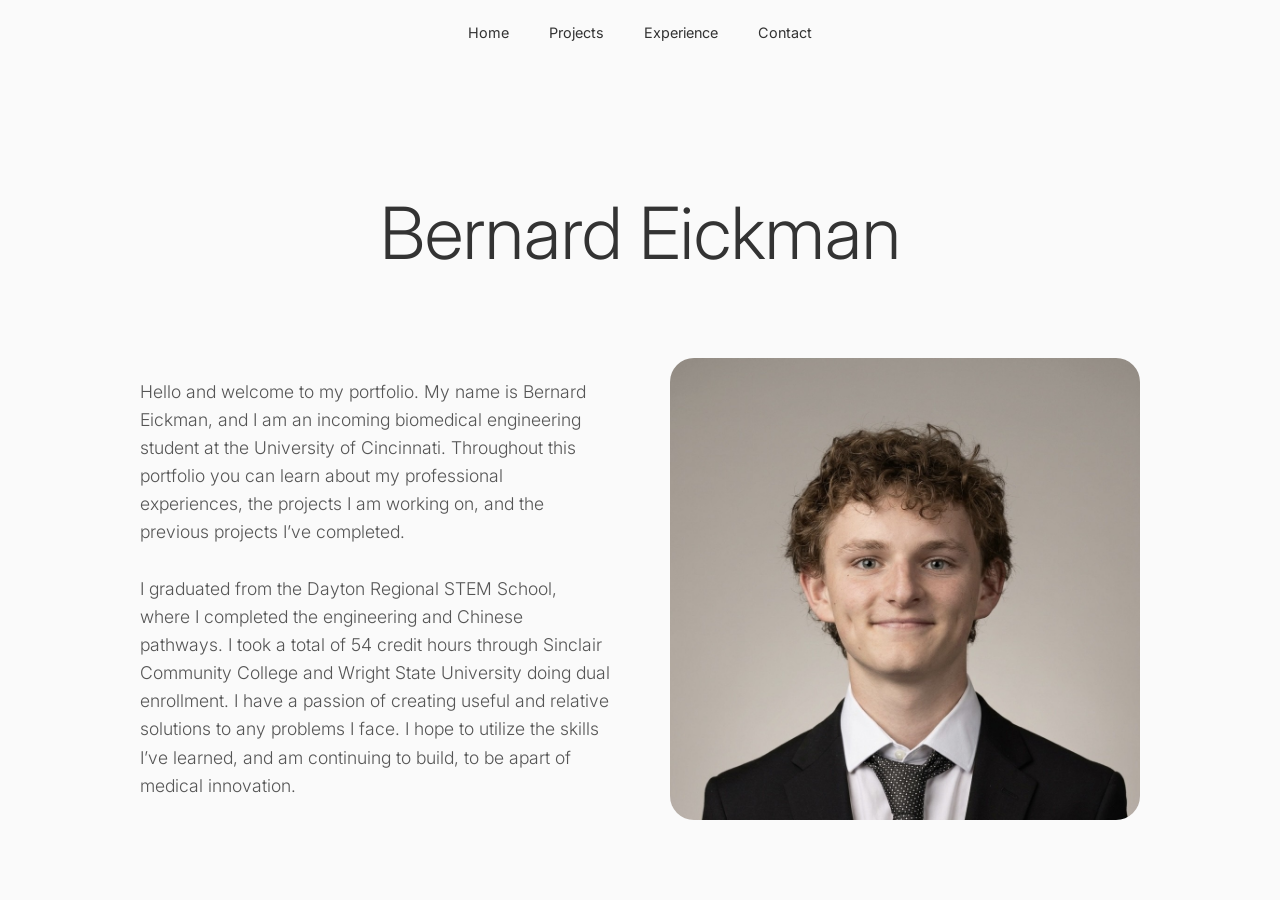
==== index.html @ ae10e925 "Add files via upload" ====
<!DOCTYPE html>
<html lang="en">
<head>
    <meta charset="UTF-8">
    <meta name="viewport" content="width=device-width, initial-scale=1.0">
    <title>Portfolio</title>
    <link rel="stylesheet" href="style.css">
    <link href="https://fonts.googleapis.com/css2?family=Inter:wght@300;400;600&display=swap" rel="stylesheet">
</head>
<body>

 <!-- Navigation (Removed the separate About link) -->
    <nav>
        <ul class="nav-links">
            <li><a href="#" onclick="showPage('home')">Home</a></li>
            <li><a href="#" onclick="showPage('projects')">Projects</a></li>
            <li><a href="#" onclick="showPage('experience')">Experience</a></li>
            <li><a href="#" onclick="showPage('contact')">Contact</a></li>
        </ul>
    </nav>

    <!-- Combined Home & About Page -->
    <section id="home" class="page active">
        <div class="landing-container">
            
            <!-- Animated Name Header -->
            <div class="name-container">
                <svg class="name-svg" viewBox="0 0 800 120" xmlns="http://www.w3.org/2000/svg">
                    <text x="50%" y="50%" dominant-baseline="middle" text-anchor="middle">Bernard Eickman</text>
                </svg>
            </div>

            <!-- Content that fades in after the name draws -->
            <div class="about-split hidden-initially">
                <!-- Left Side: Bio -->
                <div class="about-text">
    <p class="bio">
Hello and welcome to my portfolio. My name is Bernard Eickman, and I am an incoming biomedical engineering student at the University of Cincinnati. Throughout this portfolio you can learn about my professional experiences, the projects I am working on, and the previous projects I’ve completed.     </p>
    
    <p class="bio">
<br>I graduated from the Dayton Regional STEM School, where I completed the engineering and Chinese pathways. I took a total of 54 credit hours through Sinclair Community College and Wright State University doing dual enrollment. I have a passion of creating useful and relative solutions to any problems I face. I hope to utilize the skills I’ve learned, and am continuing to build, to be apart of medical innovation.     </p>


</div>
                <!-- Right Side: Image -->
<div class="about-image">
    <img src="self.jpeg" alt="Bernard Eickman" style="width: 100%; height: 100%; object-fit: cover; border-radius: 24px;">
</div>
            </div>

        </div>
    </section>

    <!-- Projects Page (Simple Side-by-Side Layout) -->
    <section id="projects" class="page hidden">
        <div class="content-container">
            <h2>Featured Projects</h2>
            <div class="bento-grid">
                <!-- Card 1 - Now all are structured identically -->
                <div class="bento-card">
                    <div class="card-text">
                        <h3>CAMP 2.0 Photonics Database</h3>
                        <p>When my school began building a new photonics lab, I was recruited alongside a group of peers to provide the student perspective. Swipe through the presentation below to explore the education pipeline and reservation system I developed to give teachers easy, streamlined access to the new facility.</p>
                    </div>
                    
                    <!-- Raw Canva embed, now nested within the card padding -->
                    <div style="position: relative; width: 100%; height: 0; padding-top: 56.2500%; padding-bottom: 0; box-shadow: 0 2px 8px 0 rgba(63,69,81,0.16); margin-top: 1.6em; margin-bottom: 0.9em; overflow: hidden; border-radius: 8px; will-change: transform;">
                        <iframe loading="lazy" style="position: absolute; width: 100%; height: 100%; top: 0; left: 0; border: none; padding: 0; margin: 0;" src="https://www.canva.com/design/DAHHgRrhlEo/2GsSYPFcMbH0nh5knYPIbQ/view?embed" allowfullscreen="allowfullscreen" allow="fullscreen"></iframe>
                    </div>
                </div>
<!-- Small Card 1 (Solvita Job Shadow) -->
                <div class="bento-card">
                    <div class="card-text">
                        <h3>Solvita Blood and Tissue Bank: Job Shadow</h3>
                        <p>Collaborated with process and biomedical engineers to analyze the technical workflows behind skin grafting. Gained direct, hands-on exposure to research, development, and continuous improvement within a professional biomedical environment.</p>
                    </div>
                </div>
<!-- Small Card 2 (Car Audio Project) -->
                <div class="bento-card">
                    <!-- Project Image Placeholder -->
                    <div class="card-text">
                        <h3>Custom Car Audio Fabrication</h3>
                        <p>Hands-on mechanical and electrical fabrication project featuring custom trunk amp racks. Designed a clean, non-destructive zero-gauge wiring layout to integrate subwoofers.</p>
                    <div class="card-image">
                        <img src="car-audio-project.jpeg" alt="Custom Car Audio Trunk Build" style="width: 100%; height: 220px; object-fit: cover; border-radius: 12px; margin-bottom: 20px; background-color: #EBEBEB;">
                    </div>                   
                    </div>
                </div>
            </div>
<div class="btn-container">
    <button class="primary-btn" onclick="showPage('all-projects')">View all projects</button>
</div>
</section>
<section id="all-projects" class="page hidden">
    <div class="content-container">
        <h2>All Projects Archive</h2>
        
        <button class="badge" style="cursor: pointer; margin-bottom: 30px;" onclick="showPage('projects')">
            &larr; Return to Featured
        </button>

        <div class="bento-grid">
            
            <div class="bento-card">
                <div class="card-text">
                    <h3>Designing a Ferris Wheel</h3>
                    <p>This was a group project where we were tasked with creating our own Ferris wheel which had the ability to rotate. We utilized a laser cutter to create the acrylic side pieces and we soldered a small circuit to create the battery-operated motor. This Ferris wheel won first place.</p>
                    <img src="" alt="Ferris Wheel" style="width: 100%; height: 220px; object-fit: cover; border-radius: 12px; margin-bottom: 20px; background-color: #EBEBEB;">
                </div>
            </div>

        </div>
    </div>
</section>
        </div>
    </section>

   <!-- Experience & Skills Page -->
    <section id="experience" class="page hidden">
        <div class="content-container">
            <h2>Experience & Skills</h2>
            
            <div class="badges-container">
                <span class="badge">Biomedical Engineering</span>
                <span class="badge">Lean Six Sigma Green Belt</span>
                <span class="badge">Lean Six Sigma Yellow Belt</span>
                <span class="badge">HTML</span>
                <span class="badge">CSS</span>
                <span class="badge">Process Optimization</span>
            </div>

            <!-- Primary Education & Work Experience -->
            <div class="timeline">
                <div class="timeline-item">
                    <h4>University of Cincinnati</h4>
                    <p>Biomedical Engineering | August 2026 - Present</p>
                    <p class="timeline-detail">Pursuing an accelerated 4-year curriculum</p>
                </div>
                <div class="timeline-item">
                    <h4>Certified Trainer</h4>
                    <p>Raising Cane's | Jan 2026 - Present</p>
                </div>
                <div class="timeline-item">
                    <h4>Crew Member</h4>
                    <p>Raising Cane's | Jun 2025 - Jan 2026</p>
                </div>
                <div class="timeline-item">
                    <h4>Dayton Regional STEM School</h4>
                    <p>Graduated Class of 2026</p>
                    <p class="timeline-detail">Completed the Engineering and Chinese academic pathways, and earned 54 College Credit Plus hours through Sinclair Community College and Wright State University.</p>
                </div>
            </div>

            <!-- Secondary Awards & Extracurriculars Section -->
            <h3 class="section-subtitle">Awards & Extracurriculars</h3>
            <div class="timeline">
                <div class="timeline-item">
                    <h4>National Academic WorldQuest Competition</h4>
                    <p>Junior Council on World Affairs (JCOWA) | Spring 2026</p>
                    <p class="timeline-detail">Earned 1st place at the regional competition and traveled to Washington, D.C. to represent the region.</p>
                </div>
                <div class="timeline-item">
                    <h4>LEAD Mentorship Program</h4>
                    <p>Candidate | August 2026</p>
                    <p class="timeline-detail">Learn, Empower, Aspire, Develop.</p>
                </div>
            </div>

        </div>
    </section>

    <!-- Contact Page -->
    <section id="contact" class="page hidden">
        <div class="content-container center-content">
            <h2>Let's Connect</h2>
            <div class="contact-links">
                <a href="mailto:eickmanbernard@gmail.com" class="contact-link">Email</a>
                <a href="www.linkedin.com/in/bernard-eickman" class="contact-link">LinkedIn</a>
                <a href="#" class="contact-link">GitHub</a>
            </div>
        </div>
    </section>

    <!-- Simple Page Switcher Script -->
    <script>
        function showPage(pageId) {
            // Hide all pages
            const pages = document.querySelectorAll('.page');
            pages.forEach(page => {
                page.classList.remove('active');
                page.classList.add('hidden');
            });

            // Show selected page
            const selectedPage = document.getElementById(pageId);
            selectedPage.classList.remove('hidden');
            selectedPage.classList.add('active');
        }
    </script>
</body>
</html>
---- style.css ----
/* Color Variables */
:root {
    --bg-color: #FAFAFA; /* Soft minimal white */
    --text-color: #333333; /* Dark grey for clean reading */
    --accent-color: #B5A28B; /* Rich bedroom-wall beige/taupe */
    --card-bg: #FFFFFF;
}

/* Base Styles */
* {
    margin: 0;
    padding: 0;
    box-sizing: border-box;
}

body {
    background-color: var(--bg-color);
    color: var(--text-color);
    font-family: 'Inter', sans-serif;
    line-height: 1.6;
}

/* Navigation */
nav {
    position: fixed;
    top: 0;
    width: 100%;
    padding: 20px 0;
    background: rgba(250, 250, 250, 0.9);
    backdrop-filter: blur(10px); /* Apple-like frosted glass */
    z-index: 1000;
}

.nav-links {
    display: flex;
    justify-content: center;
    list-style: none;
    gap: 40px;
}

.nav-links a {
    text-decoration: none;
    color: var(--text-color);
    font-weight: 400;
    font-size: 0.9rem;
    transition: color 0.3s ease;
}

.nav-links a:hover {
    color: var(--accent-color);
}

/* Page Control */
.page {
    min-height: 100vh;
    padding-top: 100px;
    display: flex;
    justify-content: center;
    align-items: center;
    opacity: 0;
    transition: opacity 0.5s ease;
}

.page.active {
    opacity: 1;
}

.page.hidden {
    display: none;
}

.content-container {
    max-width: 1500px; /* Increased from 1200px to let the cards span much wider */
    width: 95%; /* Takes up more of the screen */
    margin: 0 auto;
}

h2 {
    font-size: 2rem;
    font-weight: 300;
    margin-bottom: 30px;
    color: var(--text-color);
}
/* Landing Page Merged Layout */
.landing-container {
    max-width: 1200px;
    width: 90%;
    margin: 0 auto;
    display: flex;
    flex-direction: column;
    align-items: center;
    justify-content: center;
    min-height: 75vh;
}

/* Name Drawing Animation */
.name-container {
    width: 100%;
    max-width: 800px;
    margin-bottom: 50px;
}

.name-svg {
    width: 100%;
    height: auto;
}

.name-svg text {
    font-family: 'Inter', sans-serif;
    font-size: 72px; 
    font-weight: 300;
    fill: transparent;
    stroke: var(--accent-color);
    stroke-width: 1.5px;
    stroke-dasharray: 1000;
    stroke-dashoffset: 1000;
    /* Draws for a slower 4.5 seconds, then fills in solid at 5 seconds */
    animation: draw-text 4.5s ease forwards, fill-text 1s 5s forwards;
}

@keyframes draw-text {
    to { stroke-dashoffset: 0; }
}

@keyframes fill-text {
    to { 
        fill: var(--text-color); 
        stroke: transparent; 
    }
}

/* Side-by-Side About Section */
.about-split {
    display: flex;
    align-items: center;
    gap: 60px;
    width: 100%;
    max-width: 1000px;
    opacity: 0;
    transform: translateY(20px);
    /* Speeds up the arrival: waits only 1.5 seconds before sliding up! */
    animation: fade-in-up 1s 1.5s forwards;
}

.about-text {
    flex: 1; /* Takes up 50% of the space */
}

.about-image {
    flex: 1; /* Takes up 50% of the space */
    display: flex;
    justify-content: center;
}

.image-placeholder {
    width: 100%;
    max-width: 400px;
    aspect-ratio: 3/4; /* Nice portrait ratio */
    background-color: #EBEBEB; /* Soft grey placeholder */
    border-radius: 24px;
    display: flex;
    align-items: center;
    justify-content: center;
    color: #999;
    font-weight: 300;
    overflow: hidden;
    box-shadow: 0 4px 20px rgba(0, 0, 0, 0.03);
}

@keyframes fade-in-up {
    to {
        opacity: 1;
        transform: translateY(0);
    }
}
.draw-animation path {
    fill: none;
    stroke: var(--accent-color);
    stroke-width: 3;
    stroke-linecap: round;
    stroke-linejoin: round;
    /* The magic numbers for the drawing effect */
    stroke-dasharray: 400;
    stroke-dashoffset: 400;
    animation: draw 4s ease forwards;
}

@keyframes draw {
    to {
        stroke-dashoffset: 0;
    }
}

/* About Section */
.bio {
    font-size: 1.1rem;
    font-weight: 300;
    color: #555;
}

/* Projects - Simple Side-by-Side Layout */
.bento-grid {
    display: grid;
    /* CHANGE: changed from repeat(2, 1fr) to repeat(3, 1fr) for side-by-side */
    grid-template-columns: repeat(3, 1fr);
    gap: 20px;
    margin-bottom: 30px;
    align-items: stretch; /* Cards will stretch to the same height */
}

/* DELETED: removed special rules for .large-card and .has-embed with its overrides */

.bento-card {
    background-color: var(--card-bg);
    border-radius: 24px; 
    padding: 40px; /* Increased from 30px to give the text inside more breathing room */
    box-shadow: 0 4px 20px rgba(0, 0, 0, 0.03);
    transition: transform 0.2s ease, box-shadow 0.2s ease;
    display: flex; 
    flex-direction: column;
    min-height: 450px; /* Forces the boxes to be taller regardless of how much text is inside */
}

.bento-card:hover {
    transform: translateY(-5px);
    box-shadow: 0 8px 30px rgba(0, 0, 0, 0.06);
}

.card-text {
    /* Base text styles */
}

.bento-card h3 {
    font-weight: 600;
    margin-bottom: 10px;
    font-size: 1.25rem;
}

.bento-card p {
    font-size: 0.9rem;
    color: #666;
    margin-bottom: 1em; /* Add some space before the embed */
}

.btn-container {
    text-align: center;
}

.primary-btn {
    background-color: var(--accent-color);
    color: white;
    border: none;
    padding: 12px 30px;
    border-radius: 30px;
    font-size: 0.9rem;
    cursor: pointer;
    transition: background-color 0.3s ease;
}

.primary-btn:hover {
    background-color: #9d8b76;
}

/* Experience Badges */
.badges-container {
    display: flex;
    flex-wrap: wrap;
    gap: 10px;
    margin-bottom: 40px;
}

.badge {
    background-color: transparent;
    color: var(--accent-color);
    border: 1px solid var(--accent-color);
    padding: 8px 20px;
    border-radius: 30px;
    font-size: 0.85rem;
    font-weight: 600;
}

.timeline-item {
    margin-bottom: 20px;
    border-left: 2px solid var(--accent-color);
    padding-left: 20px;
}

.timeline-item h4 {
    font-weight: 600;
}

.timeline-item p {
    font-size: 0.9rem;
    color: #777;
}

/* Contact Section */
.center-content {
    text-align: center;
}

.contact-links {
    display: flex;
    justify-content: center;
    gap: 20px;
    margin-top: 20px;
}

.contact-link {
    text-decoration: none;
    color: var(--text-color);
    font-size: 1.2rem;
    font-weight: 300;
    padding: 10px 20px;
    border-radius: 12px;
    transition: background-color 0.3s ease, color 0.3s ease;
}

.contact-link:hover {
    background-color: var(--accent-color);
    color: white;
}
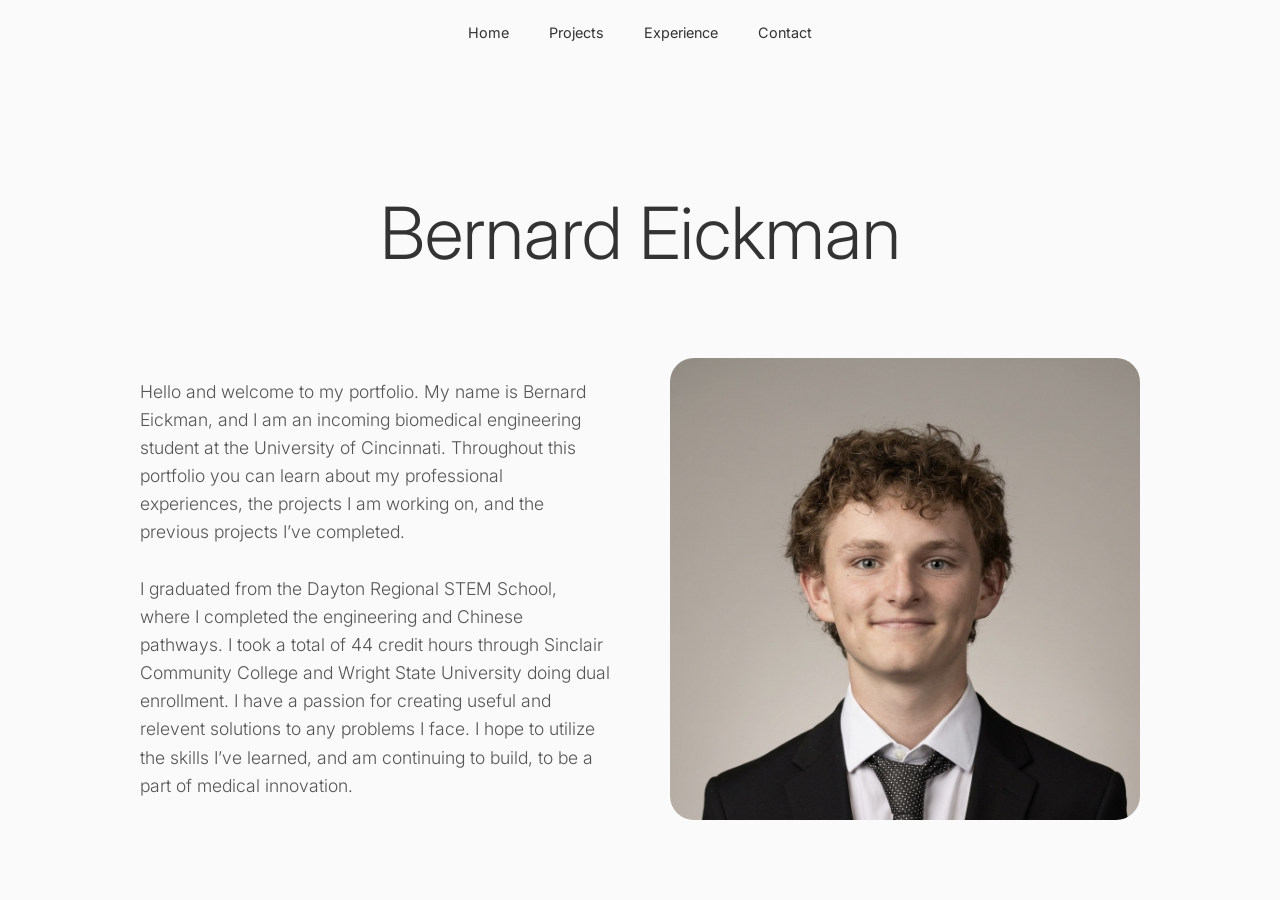
==== commit d8a5f7c8: "index.html" ====
--- a/index.html
+++ b/index.html
@@ -38,7 +38,7 @@
 Hello and welcome to my portfolio. My name is Bernard Eickman, and I am an incoming biomedical engineering student at the University of Cincinnati. Throughout this portfolio you can learn about my professional experiences, the projects I am working on, and the previous projects I’ve completed.     </p>
     
     <p class="bio">
-<br>I graduated from the Dayton Regional STEM School, where I completed the engineering and Chinese pathways. I took a total of 54 credit hours through Sinclair Community College and Wright State University doing dual enrollment. I have a passion of creating useful and relative solutions to any problems I face. I hope to utilize the skills I’ve learned, and am continuing to build, to be apart of medical innovation.     </p>
+<br>I graduated from the Dayton Regional STEM School, where I completed the engineering and Chinese pathways. I took a total of 44 credit hours through Sinclair Community College and Wright State University doing dual enrollment. I have a passion for creating useful and relevent solutions to any problems I face. I hope to utilize the skills I’ve learned, and am continuing to build, to be a part of medical innovation.     </p>
 
 
 </div>
@@ -198,4 +198,4 @@
         }
     </script>
 </body>
-</html>+</html>
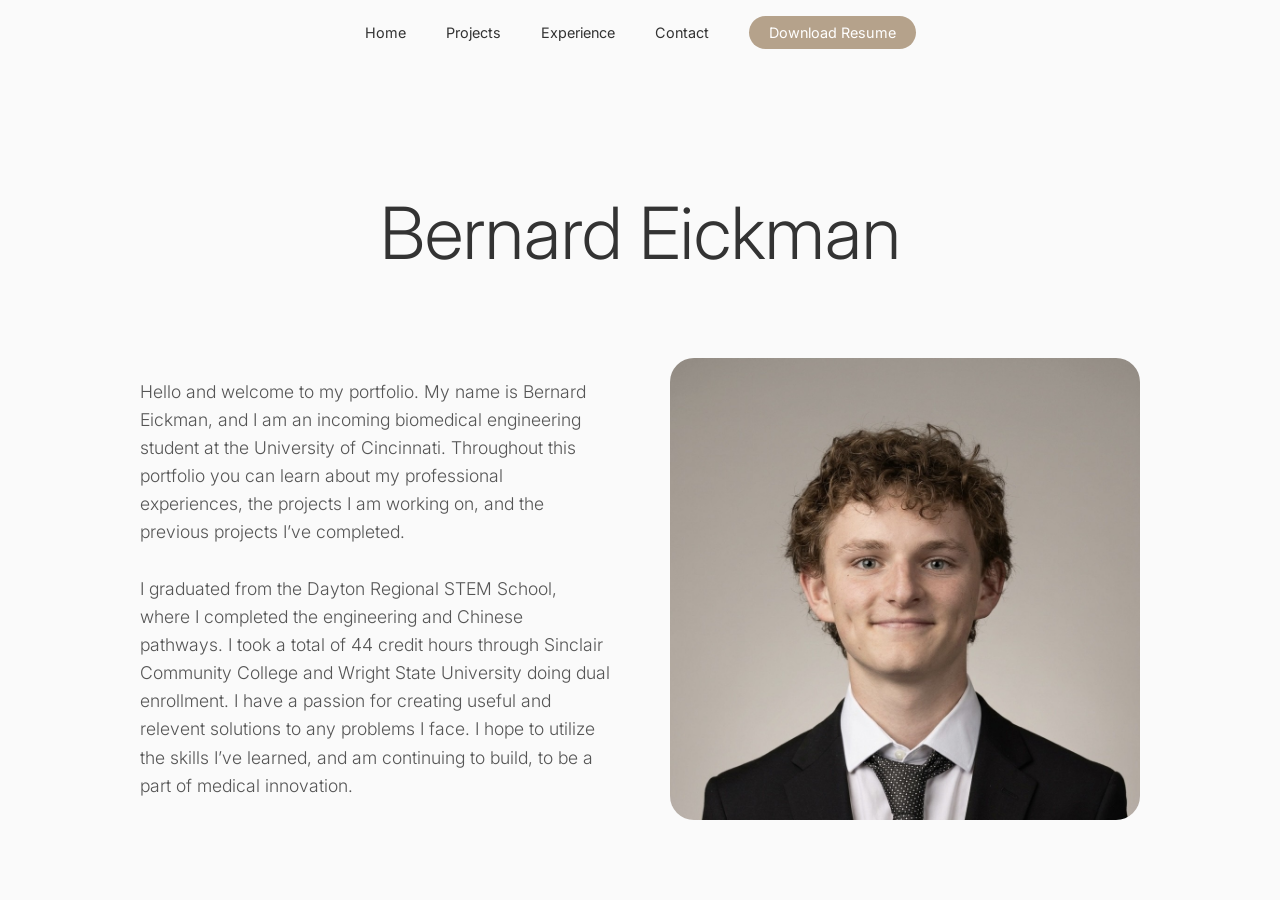
==== commit 67a210ff: "Add files via upload" ====
--- a/index.html
+++ b/index.html
@@ -11,12 +11,18 @@
 
  <!-- Navigation (Removed the separate About link) -->
     <nav>
-        <ul class="nav-links">
-            <li><a href="#" onclick="showPage('home')">Home</a></li>
-            <li><a href="#" onclick="showPage('projects')">Projects</a></li>
-            <li><a href="#" onclick="showPage('experience')">Experience</a></li>
-            <li><a href="#" onclick="showPage('contact')">Contact</a></li>
-        </ul>
+    <ul class="nav-links" style="align-items: center;">
+        <li><a href="#" onclick="showPage('home')">Home</a></li>
+        <li><a href="#" onclick="showPage('projects')">Projects</a></li>
+        <li><a href="#" onclick="showPage('experience')">Experience</a></li>
+        <li><a href="#" onclick="showPage('contact')">Contact</a></li>
+    <!-- Download Resume Button -->
+        <li>
+            <a href="Bernard_Eickman_Resume.pdf" download class="badge" style="background-color: var(--accent-color); color: white; border: none; text-decoration: none; cursor: pointer;">
+                Download Resume
+            </a>
+        </li>
+    </ul>
     </nav>
 
     <!-- Combined Home & About Page -->
@@ -59,14 +65,13 @@
                 <!-- Card 1 - Now all are structured identically -->
                 <div class="bento-card">
                     <div class="card-text">
-                        <h3>CAMP 2.0 Photonics Database</h3>
-                        <p>When my school began building a new photonics lab, I was recruited alongside a group of peers to provide the student perspective. Swipe through the presentation below to explore the education pipeline and reservation system I developed to give teachers easy, streamlined access to the new facility.</p>
-                    </div>
-                    
-                    <!-- Raw Canva embed, now nested within the card padding -->
-                    <div style="position: relative; width: 100%; height: 0; padding-top: 56.2500%; padding-bottom: 0; box-shadow: 0 2px 8px 0 rgba(63,69,81,0.16); margin-top: 1.6em; margin-bottom: 0.9em; overflow: hidden; border-radius: 8px; will-change: transform;">
-                        <iframe loading="lazy" style="position: absolute; width: 100%; height: 100%; top: 0; left: 0; border: none; padding: 0; margin: 0;" src="https://www.canva.com/design/DAHHgRrhlEo/2GsSYPFcMbH0nh5knYPIbQ/view?embed" allowfullscreen="allowfullscreen" allow="fullscreen"></iframe>
-                    </div>
+                        <h3>Dosser Center for Manufacturing</h3>
+                            <p>Originally conceptualized as the CAMP 2.0 database, I helped develop the reservation system and educational pipeline for what is now officially the Larry R and Elaine A Dosser Center for Manufacturing Sciences.</p>
+                    <!-- News Article Badge -->
+                    <a href="https://www.wdtn.com/news/local-news/dayton-regional-stem-schools-announces-campus-expansion/" target="_blank" style="display: inline-block; margin-top: 10px; padding: 6px 12px; background-color: var(--accent-color); color: white; border-radius: 15px; text-decoration: none; font-size: 0.85rem; font-weight: 600;">
+                       📰 Read the Dayton News Feature
+                     </a>
+</div>
                 </div>
 <!-- Small Card 1 (Solvita Job Shadow) -->
                 <div class="bento-card">
@@ -105,7 +110,7 @@
                 <div class="card-text">
                     <h3>Designing a Ferris Wheel</h3>
                     <p>This was a group project where we were tasked with creating our own Ferris wheel which had the ability to rotate. We utilized a laser cutter to create the acrylic side pieces and we soldered a small circuit to create the battery-operated motor. This Ferris wheel won first place.</p>
-                    <img src="" alt="Ferris Wheel" style="width: 100%; height: 220px; object-fit: cover; border-radius: 12px; margin-bottom: 20px; background-color: #EBEBEB;">
+                    <img src="FerrisWheel.jpeg" alt="Ferris Wheel" style="width: 100%; height: 220px; object-fit: cover; border-radius: 12px; margin-bottom: 20px; background-color: #EBEBEB;">
                 </div>
             </div>
 
@@ -137,6 +142,11 @@
                     <p class="timeline-detail">Pursuing an accelerated 4-year curriculum</p>
                 </div>
                 <div class="timeline-item">
+                    <h4>Animal Care Team Volunteer - Reptiles</h4>
+                    <p>Newport Aquarium (WAVE Foundation) | Oct 2026 - Present</p>
+                    <p class="timeline-detail">Ensure strict adherence to biological safety protocols, standard operating procedures (SOPs), and exhibit guidelines while educating diverse crowds on reptilian conservation.</p>
+                </div>
+                <div class="timeline-item">
                     <h4>Certified Trainer</h4>
                     <p>Raising Cane's | Jan 2026 - Present</p>
                 </div>
@@ -198,4 +208,4 @@
         }
     </script>
 </body>
-</html>
+</html>
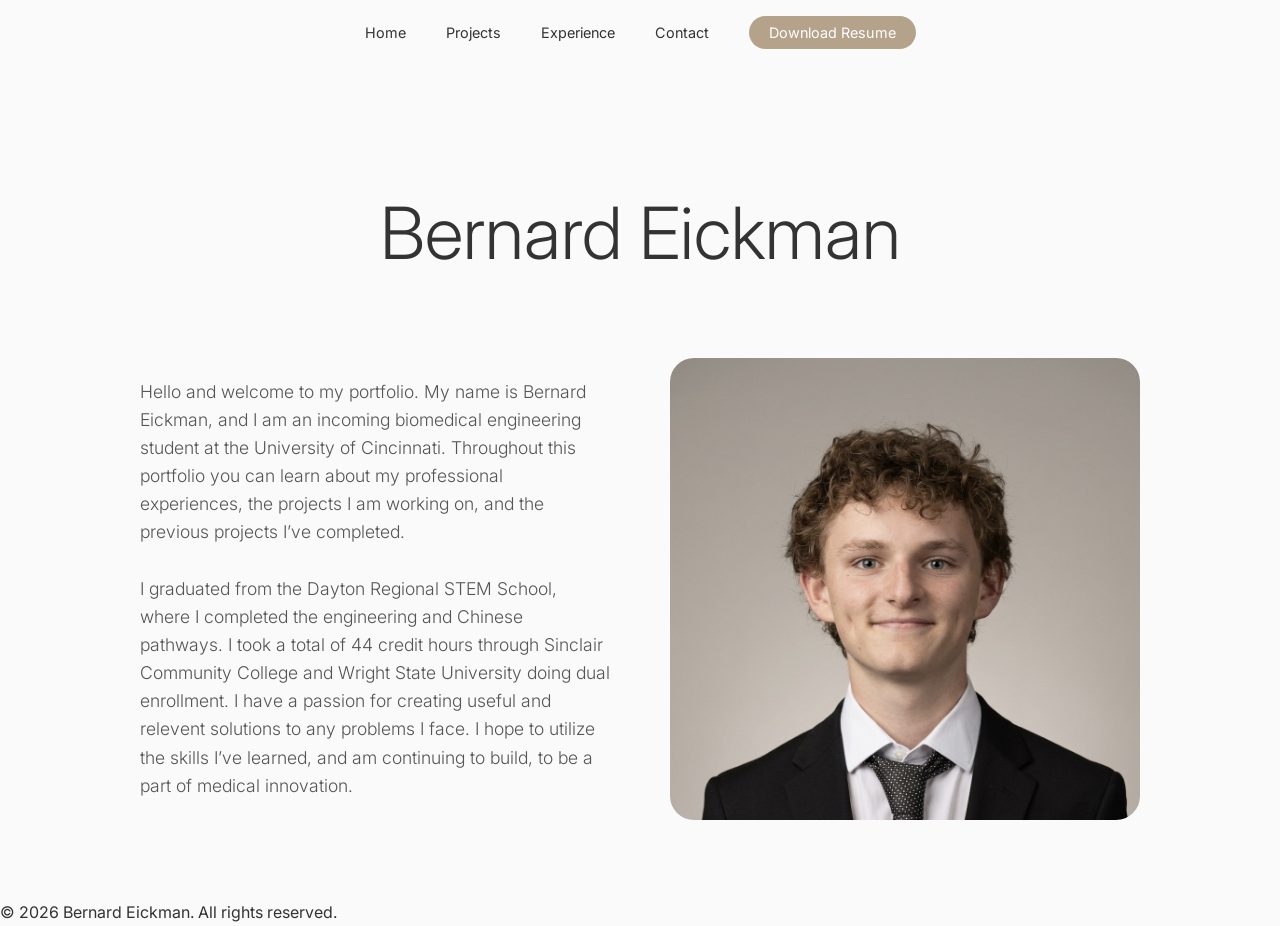
==== commit 09b6ee76: "index.html" ====
--- a/index.html
+++ b/index.html
@@ -66,7 +66,7 @@
                 <div class="bento-card">
                     <div class="card-text">
                         <h3>Dosser Center for Manufacturing</h3>
-                            <p>Originally conceptualized as the CAMP 2.0 database, I helped develop the reservation system and educational pipeline for what is now officially the Larry R and Elaine A Dosser Center for Manufacturing Sciences.</p>
+                            <p>Originally conceptualized as the CAMP 2.0 database, I helped develop the reservation system and educational pipeline for what is now officially the Larry R and Elaine A Dosser Center for Manufacturing Sciences. This project was submitted as a part of my LSS Green Belt certification</p>
                     <!-- News Article Badge -->
                     <a href="https://www.wdtn.com/news/local-news/dayton-regional-stem-schools-announces-campus-expansion/" target="_blank" style="display: inline-block; margin-top: 10px; padding: 6px 12px; background-color: var(--accent-color); color: white; border-radius: 15px; text-decoration: none; font-size: 0.85rem; font-weight: 600;">
                        📰 Read the Dayton News Feature
@@ -76,7 +76,7 @@
 <!-- Small Card 1 (Solvita Job Shadow) -->
                 <div class="bento-card">
                     <div class="card-text">
-                        <h3>Solvita Blood and Tissue Bank: Job Shadow</h3>
+                        <h3>Solvita: Job Shadow</h3>
                         <p>Collaborated with process and biomedical engineers to analyze the technical workflows behind skin grafting. Gained direct, hands-on exposure to research, development, and continuous improvement within a professional biomedical environment.</p>
                     </div>
                 </div>
@@ -185,7 +185,7 @@
             <h2>Let's Connect</h2>
             <div class="contact-links">
                 <a href="mailto:eickmanbernard@gmail.com" class="contact-link">Email</a>
-                <a href="www.linkedin.com/in/bernard-eickman" class="contact-link">LinkedIn</a>
+                <a href="https://www.linkedin.com/in/bernard-eickman" target="_blank" class="contact-link">LinkedIn</a>
                 <a href="#" class="contact-link">GitHub</a>
             </div>
         </div>
@@ -207,5 +207,9 @@
             selectedPage.classList.add('active');
         }
     </script>
+    <!-- Copyright Footer -->
+    <footer>
+        <p>&copy; 2026 Bernard Eickman. All rights reserved.</p>
+    </footer>
 </body>
-</html>+</html>
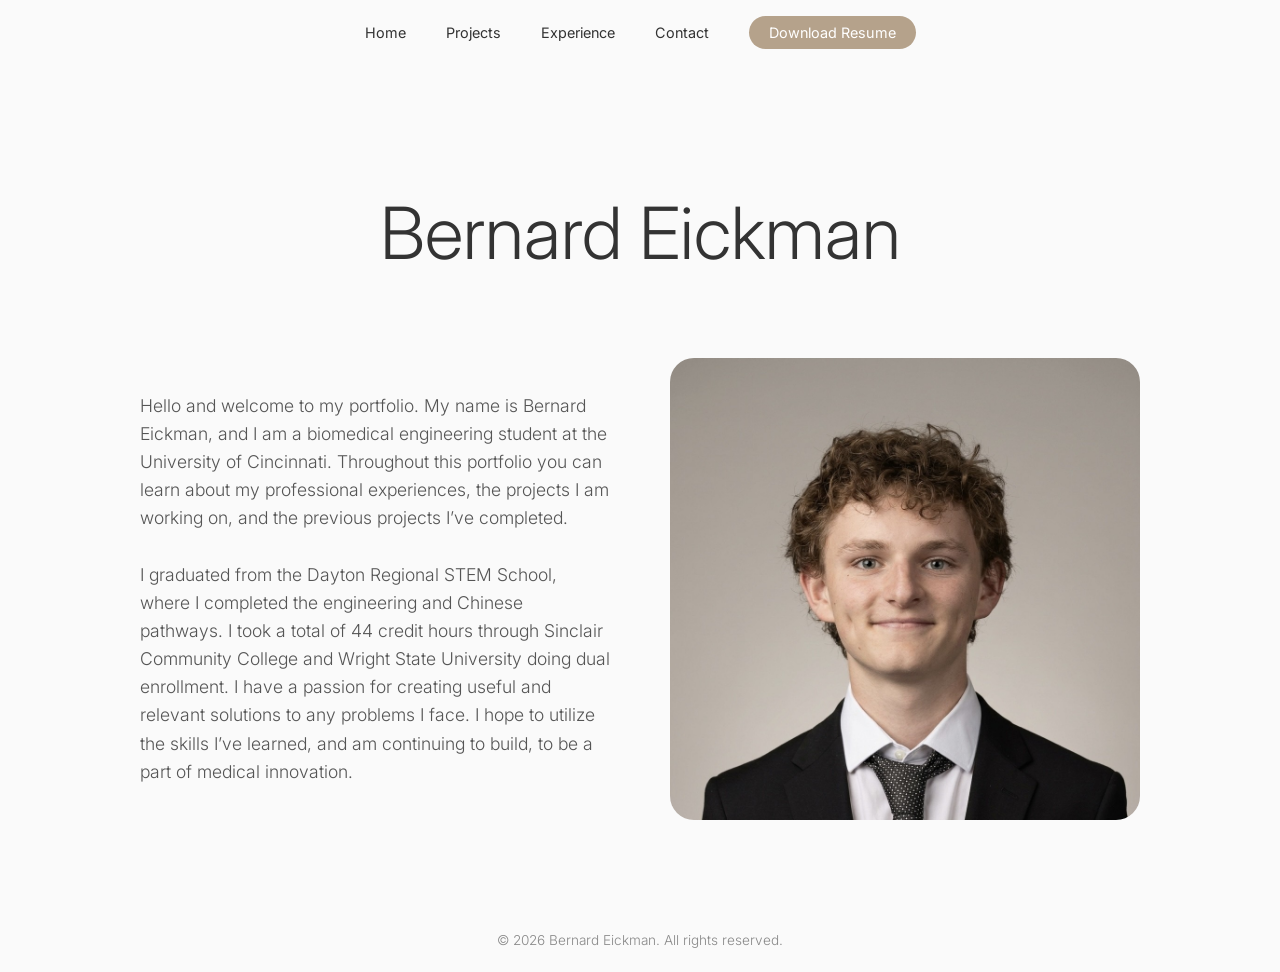
==== commit e1efd8c9: "index.html" ====
--- a/index.html
+++ b/index.html
@@ -9,7 +9,7 @@
 </head>
 <body>
 
- <!-- Navigation (Removed the separate About link) -->
+ <!-- Navigation -->
     <nav>
     <ul class="nav-links" style="align-items: center;">
         <li><a href="#" onclick="showPage('home')">Home</a></li>
@@ -41,11 +41,10 @@
                 <!-- Left Side: Bio -->
                 <div class="about-text">
     <p class="bio">
-Hello and welcome to my portfolio. My name is Bernard Eickman, and I am an incoming biomedical engineering student at the University of Cincinnati. Throughout this portfolio you can learn about my professional experiences, the projects I am working on, and the previous projects I’ve completed.     </p>
+Hello and welcome to my portfolio. My name is Bernard Eickman, and I am a biomedical engineering student at the University of Cincinnati. Throughout this portfolio you can learn about my professional experiences, the projects I am working on, and the previous projects I’ve completed.     </p>
     
     <p class="bio">
-<br>I graduated from the Dayton Regional STEM School, where I completed the engineering and Chinese pathways. I took a total of 44 credit hours through Sinclair Community College and Wright State University doing dual enrollment. I have a passion for creating useful and relevent solutions to any problems I face. I hope to utilize the skills I’ve learned, and am continuing to build, to be a part of medical innovation.     </p>
-
+<br>I graduated from the Dayton Regional STEM School, where I completed the engineering and Chinese pathways. I took a total of 44 credit hours through Sinclair Community College and Wright State University doing dual enrollment. I have a passion for creating useful and relevant solutions to any problems I face. I hope to utilize the skills I’ve learned, and am continuing to build, to be a part of medical innovation.     </p>
 
 </div>
                 <!-- Right Side: Image -->
@@ -62,32 +61,32 @@
         <div class="content-container">
             <h2>Featured Projects</h2>
             <div class="bento-grid">
-                <!-- Card 1 - Now all are structured identically -->
+                <!-- Card 1 -->
                 <div class="bento-card">
                     <div class="card-text">
                         <h3>Dosser Center for Manufacturing</h3>
-                            <p>Originally conceptualized as the CAMP 2.0 database, I helped develop the reservation system and educational pipeline for what is now officially the Larry R and Elaine A Dosser Center for Manufacturing Sciences. This project was submitted as a part of my LSS Green Belt certification</p>
+                            <p>Originally conceptualized as the CAMP 2.0 database, I helped develop the reservation system and educational pipeline for what is now officially the Larry R and Elaine A Dosser Center for Manufacturing Sciences. This project was submitted as a part of my LSS Green Belt certification.</p>
                     <!-- News Article Badge -->
                     <a href="https://www.wdtn.com/news/local-news/dayton-regional-stem-schools-announces-campus-expansion/" target="_blank" style="display: inline-block; margin-top: 10px; padding: 6px 12px; background-color: var(--accent-color); color: white; border-radius: 15px; text-decoration: none; font-size: 0.85rem; font-weight: 600;">
-                       📰 Read the Dayton News Feature
+                         📰 Read the Dayton News Feature
                      </a>
 </div>
                 </div>
 <!-- Small Card 1 (Solvita Job Shadow) -->
                 <div class="bento-card">
                     <div class="card-text">
-                        <h3>Solvita: Job Shadow</h3>
-                        <p>Collaborated with process and biomedical engineers to analyze the technical workflows behind skin grafting. Gained direct, hands-on exposure to research, development, and continuous improvement within a professional biomedical environment.</p>
+                        <h3>Current Project</h3>
+                        <p>Updated 10/20/2026: Creating manuals that use low cost materials and easy assembly in order to get more hands on learning in impoverished schools. These kits are aimed at giving a visual of physics topics. Stay tuned to see how this project continues with an estimated completion this December.</p>
                     </div>
                 </div>
 <!-- Small Card 2 (Car Audio Project) -->
                 <div class="bento-card">
-                    <!-- Project Image Placeholder -->
                     <div class="card-text">
                         <h3>Custom Car Audio Fabrication</h3>
                         <p>Hands-on mechanical and electrical fabrication project featuring custom trunk amp racks. Designed a clean, non-destructive zero-gauge wiring layout to integrate subwoofers.</p>
                     <div class="card-image">
-                        <img src="car-audio-project.jpeg" alt="Custom Car Audio Trunk Build" style="width: 100%; height: 220px; object-fit: cover; border-radius: 12px; margin-bottom: 20px; background-color: #EBEBEB;">
+                        <!-- CHANGED to object-fit: contain -->
+                        <img src="car-audio-project.jpeg" alt="Custom Car Audio Trunk Build" style="width: 100%; height: 220px; object-fit: contain; border-radius: 12px; margin-bottom: 20px; background-color: #EBEBEB;">
                     </div>                   
                     </div>
                 </div>
@@ -95,7 +94,9 @@
 <div class="btn-container">
     <button class="primary-btn" onclick="showPage('all-projects')">View all projects</button>
 </div>
+</div>
 </section>
+
 <section id="all-projects" class="page hidden">
     <div class="content-container">
         <h2>All Projects Archive</h2>
@@ -110,15 +111,63 @@
                 <div class="card-text">
                     <h3>Designing a Ferris Wheel</h3>
                     <p>This was a group project where we were tasked with creating our own Ferris wheel which had the ability to rotate. We utilized a laser cutter to create the acrylic side pieces and we soldered a small circuit to create the battery-operated motor. This Ferris wheel won first place.</p>
-                    <img src="FerrisWheel.jpeg" alt="Ferris Wheel" style="width: 100%; height: 220px; object-fit: cover; border-radius: 12px; margin-bottom: 20px; background-color: #EBEBEB;">
-                </div>
-            </div>
-
-        </div>
+                    <!-- CHANGED to object-fit: contain -->
+                    <img src="FerrisWheel.jpeg" alt="Ferris Wheel" style="width: 100%; height: 220px; object-fit: contain; border-radius: 12px; margin-bottom: 20px; background-color: #EBEBEB;">
+                </div>
+            </div>
+
+            <!-- MOVED the Cadillac card inside the bento-grid where it belongs -->
+            <div class="bento-card">
+                <div class="card-text">
+                    <h3>Touch Screen Replacement: 2016 Cadillac Escalade</h3>
+                    <p>Identified and remediated a factory delamination defect within a 2016 Cadillac CUE telemetry module. Executed a non-destructive mechanical teardown of the dashboard to extract the unit, managing delicate internal ribbon cables to replace the failed touch digitizer. Restored full OEM system functionality with upgraded gel-free hardware.</p>
+                </div>
+                
+                <!-- Side-by-Side Image Container -->
+                <div style="display: flex; gap: 15px; margin-top: auto; padding-top: 20px;">
+                    
+                    <!-- Image 1: The Broken Warning Screen -->
+                    <div style="flex: 1; text-align: center;">
+                        <!-- CHANGED to object-fit: contain -->
+                        <img src="cue-warning.jpg" alt="Unresponsive Digitizer Warning" style="width: 100%; height: 180px; object-fit: contain; border-radius: 12px; background-color: #EBEBEB;">
+                        <p style="font-size: 0.75rem; color: #888; margin-top: 8px;">Fig 1: Unresponsive OEM Digitizer</p>
+                    </div>
+
+                    <!-- Image 2: The Green Circuit Boards / Teardown -->
+                    <div style="flex: 1; text-align: center;">
+                        <!-- CHANGED to object-fit: contain -->
+                        <img src="cue-circuitboard.jpg" alt="Extracted CUE Motherboard" style="width: 100%; height: 180px; object-fit: contain; border-radius: 12px; background-color: #EBEBEB;">
+                        <p style="font-size: 0.75rem; color: #888; margin-top: 8px;">Fig 2: Core Module PCB Extraction</p>
+                    </div>
+
+                </div>
+            </div>
+        <div class="bento-card">
+    <div class="card-text">
+        <h3>Infotainment Center Replacement: 2014 Kia Rio</h3>
+        <p>Executed a comprehensive system integration to replace an OEM infotainment head unit within a 2014 Kia Rio. Soldered wiring harnesses to get seamless communication between aftermarket and factory parts. Successfully completed a non-destructive dashboard teardown and validated full signal integrity across the upgraded audio pathways.</p>
+    </div>
+    
+    <!-- Side-by-Side Image Container -->
+    <div style="display: flex; gap: 15px; margin-top: auto; padding-top: 20px;">
+        
+        <!-- Image 1: The Empty Dash -->
+        <div style="flex: 1; text-align: center;">
+            <img src="kia-dash-teardown.jpg" alt="Empty Dashboard Cavity" style="width: 100%; height: 200px; object-fit: contain; border-radius: 12px; background-color: #EBEBEB;">
+            <p style="font-size: 0.75rem; color: #888; margin-top: 8px;">Fig 1: Non-Destructive Teardown & Harness Access</p>
+        </div>
+
+        <!-- Image 2: You Holding the Unit -->
+        <div style="flex: 1; text-align: center;">
+            <img src="kia-yield-proof.jpg" alt="Holding OEM Unit with New System Running" style="width: 100%; height: 200px; object-fit: contain; border-radius: 12px; background-color: #EBEBEB;">
+            <p style="font-size: 0.75rem; color: #888; margin-top: 8px;">Fig 2: OEM Hardware Extraction & System Validation</p>
+        </div>
+
+    </div>
+</div>    
+        </div> <!-- This closing div now correctly closes the bento-grid AFTER both cards -->
     </div>
 </section>
-        </div>
-    </section>
 
    <!-- Experience & Skills Page -->
     <section id="experience" class="page hidden">
@@ -157,7 +206,7 @@
                 <div class="timeline-item">
                     <h4>Dayton Regional STEM School</h4>
                     <p>Graduated Class of 2026</p>
-                    <p class="timeline-detail">Completed the Engineering and Chinese academic pathways, and earned 54 College Credit Plus hours through Sinclair Community College and Wright State University.</p>
+                    <p class="timeline-detail">Completed the Engineering and Chinese academic pathways, and earned 44 College Credit Plus hours through Sinclair Community College and Wright State University.</p>
                 </div>
             </div>
 
@@ -186,7 +235,6 @@
             <div class="contact-links">
                 <a href="mailto:eickmanbernard@gmail.com" class="contact-link">Email</a>
                 <a href="https://www.linkedin.com/in/bernard-eickman" target="_blank" class="contact-link">LinkedIn</a>
-                <a href="#" class="contact-link">GitHub</a>
             </div>
         </div>
     </section>
--- a/style.css
+++ b/style.css
@@ -319,4 +319,14 @@
 .contact-link:hover {
     background-color: var(--accent-color);
     color: white;
-}+}
+/* Footer Styles */
+footer {
+    width: 100%;
+    padding: 30px 0 20px 0;
+    text-align: center;
+    color: #888;
+    font-size: 0.85rem;
+    font-weight: 300;
+    background-color: transparent;
+}
